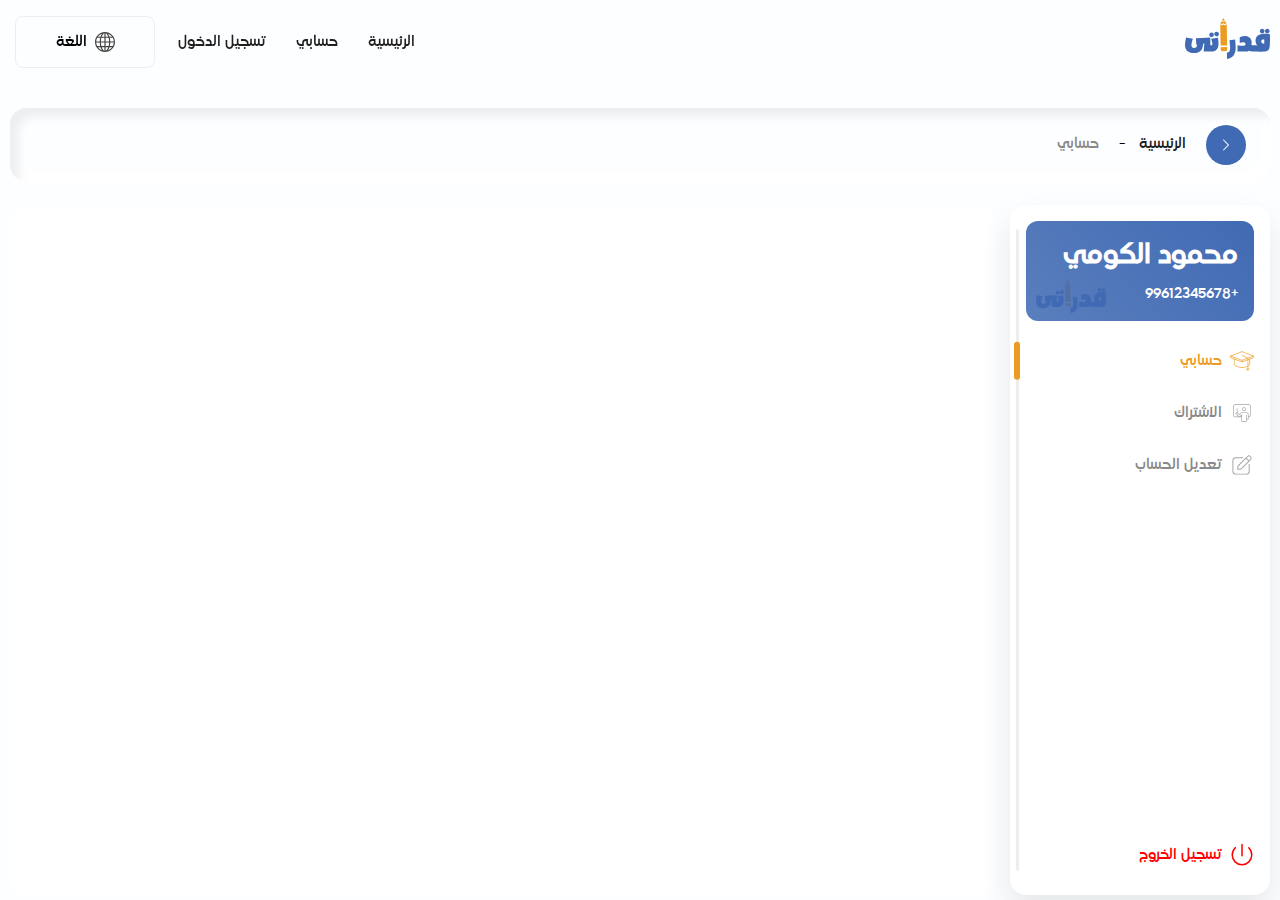
==== account.html @ 6821cbf9 "allExamsPage" ====
<!DOCTYPE html>
<html>

<head>
  <!-- Required meta tags -->
  <meta charset="UTF-8" />
  <meta http-equiv="X-UA-Compatible" content="IE=edge" />
  <meta name="viewport" content="width=device-width, initial-scale=1.0" />
  <meta name="description" content="" />
  <!-- title -->
  <title> قدراتي </title>
  <!-- favicon -->
  <link rel="icon" type="image/x-icon" href="img/logo.svg" />
  <!-- aos -->
  <link rel="stylesheet" href="css/aos.css" />
  <!-- odometer -->
  <link rel="stylesheet" href="css/odometer.min.css" />
  <!-- select2 -->
  <link rel="stylesheet" href="css/select2.min.css" />
  <!-- Custom style  -->
  <link rel="stylesheet" id="styleLink" href="css/style.css" />

</head>

<body>
  <!-- header -->
  <header>
    <nav>
      <!-- logo -->
      <a class="logo" href="index.html">
        <img src="img/logo.svg" />
      </a>
      <!-- nav menu -->
      <div class="navMenu">
        <a class="navLink" href="index.html"> الرئيسية </a>
        <a class="navLink" href="account.html"> حسابي </a>
        <a class="navLink" href="login.html"> تسجيل الدخول </a>
        <div class="dropdown">
          <img class="icon me-2" src="img/language.svg" alt="">
          اللغة
          <div class="dropdown-content">
            <a href="#!" id="arabicLanguage" class="dropdownItem">
              <img src="img/flag.svg" alt="">
              عربي
            </a>
            <a href="#!" id="englishLanguage" class="dropdownItem">
              <img src="img/en_flag.svg" alt="">
              English
            </a>
          </div>
        </div>
      </div>
      <!-- toggle btn -->
      <div class="navBtn">
        <span></span>
        <span></span>
        <span></span>
      </div>
    </nav>
  </header>

  <!-- route Nav -->
  <section class="routeNav">
    <button onclick="history.back()" class="Back">
      <img src="img/arrow.svg" alt="">
    </button>
    <ul class="navigetor">
      <li>
        <a href="index.html">
          الرئيسية
        </a>
      </li>
      <li>
        <a href="#!">
          حسابي
        </a>
      </li>
    </ul>
  </section>


  <!-- profile -->
  <section class="profile">
    <!-- side -->
    <div class="profileSide">
      <div class="userInfo">
        <h1 class="name"> محمود الكومي  </h1>
        <p class="phone"> +99612345678 </p>
      </div>
      <div class="links">
        <a class="active" href="account.html"> <img class="icon" src="img/student.svg" alt=""> حسابي </a>
        <a href="accountSubscribe.html"> <img class="icon" src="img/subscribe.svg" alt="">  الاشتراك </a>
        <a href="accountEdit.html"> <img class="icon" src="img/edit.svg" alt="">  تعديل الحساب </a>
        <a class="logOut" href="index.html"> <img class="icon" src="img/logout.svg" alt="">  تسجيل الخروج </a>
      </div>
    </div>
    <!-- Content -->
    <div class="profileContent">


    </div>
  </section>



  <!--////////////////////////////////////////////////////////////////////////////////-->
  <!--////////////////////////////////////////////////////////////////////////////////-->
  <!--////////////////////////////////////////////////////////////////////////////////-->
  <!--/////////////////////////////JavaScript/////////////////////////////////////////-->
  <!--////////////////////////////////////////////////////////////////////////////////-->
  <!--////////////////////////////////////////////////////////////////////////////////-->
  <!--////////////////////////////////////////////////////////////////////////////////-->
  <!-- jquery -->
  <script src="js/jquery.min.js"></script>
  <!-- apper -->
  <script src="js/jquery.appear.js"></script>
  <!-- aos -->
  <script src="js/aos.js"></script>
  <!-- odometer  -->
  <script src="js/odometer.min.js"></script>
  <!-- select2  -->
  <script src="js/select2.min.js"></script>
  <!-- custom -->
  <script src="js/custom.js"></script>
</body>

</html>
---- css/style.css ----
:root {
  --mainColor: #406ab3;
  --mainColor10: #406ab310;
  --mainColor30: #406ab330;
  --secondColor: #eb9c22;
  --secondColor10: #eb9c2210;
  --secondColor30: #eb9c2230;
  --gold: #ffd700;
  --whiteColor: #ffffff;
  --blackColor: #1f1f1f;
  --bodyColor: #fdfeff;
  --textColor: #898989;
  --transition: all 0.3s ease-in-out;
  --shadow: 0px 2px 4px #c1c1c1;
  --BigShadow: 0 16px 32px 0 #071c1f1a;
}

@font-face {
  font-family: madani;
  font-display: swap;
  src: url(../webfonts/Madani.woff);
}
* {
  font-family: "madani", sans-serif;
  box-sizing: border-box;
  margin: 0;
  padding: 0;
  outline: none;
  direction: rtl;
  scroll-behavior: smooth;
}

::-webkit-scrollbar {
  width: 8px;
  height: 6px;
  border-radius: 0px !important;
}

::-webkit-scrollbar-track {
  border-radius: 0px !important;
  background: var(--backgroundColor);
  box-shadow: inset 1px 1px 2px #cfcfd4, inset -1px -1px 2px #ffffff;
}

::-webkit-scrollbar-thumb {
  background-color: #bdbdbd;
  outline: none;
  border-radius: 20px !important;
}

:target {
  scroll-margin-top: 50px;
}

a {
  text-decoration: none;
  transition: var(--transition) !important;
  color: var(--blackColor);
}

a:hover {
  text-decoration: none;
  color: var(--mainColor);
}

button {
  cursor: pointer;
}

button:focus {
  outline: 0;
}

.row {
  margin: 0px;
}

a,
h1,
h2,
h3,
h4,
h5,
h6,
p {
  margin: 0;
  font-weight: 100;
}

@media (max-width: 767px) {
  .container,
.container-fluid {
    padding: 0px 8px;
  }
}
video,
img {
  max-width: 100%;
  height: auto;
  display: inline-block;
}

.navbar-toggler {
  border: none;
  box-shadow: none !important;
}

.btn:focus {
  box-shadow: none;
}

body {
  background-color: var(--bodyColor);
  overflow-x: hidden;
}

input {
  accent-color: var(--mainColor) !important;
}

.odometer-inside {
  direction: ltr !important;
}

.modal-backdrop {
  --bs-backdrop-opacity: 0.8;
}

.fancybox__container {
  z-index: 1999;
}

.form-check {
  display: flex;
  align-items: center;
  gap: 8px;
  padding: 0;
}

.form-check-input {
  width: 20px;
  height: 20px;
  margin: 0 !important;
  float: none !important;
}
.form-check-input:checked {
  background-color: var(--mainColor);
  border-color: var(--mainColor);
}
.form-check-input:focus {
  box-shadow: 0 0 0 0.25rem rgba(0, 89, 91, 0.1882352941);
}

::-moz-placeholder {
  font-size: 12px;
  color: #bababa !important;
  font-weight: normal !important;
}

:-ms-input-placeholder {
  font-size: 12px;
  color: #bababa !important;
  font-weight: normal !important;
}

::placeholder {
  font-size: 12px;
  color: #bababa !important;
  font-weight: normal !important;
}

[type=email],
[type=number],
[type=tel],
[type=url] {
  direction: rtl;
}

.swiperContainer {
  position: relative;
}
.swiperContainer .swiper-slide {
  display: flex;
  justify-content: center;
  align-items: center;
}
.swiperContainer .swiper-button-next,
.swiperContainer .swiper-button-prev {
  position: absolute;
  top: 50%;
  width: 40px;
  height: 40px;
  margin-top: -20px;
  z-index: 10;
  cursor: pointer;
  display: flex;
  align-items: center;
  justify-content: center;
  color: var(--mainColor);
  background-color: var(--whiteColor);
  border-radius: 2px;
  transition: var(--transition);
}
.swiperContainer .swiper-button-next::after,
.swiperContainer .swiper-button-prev::after {
  content: "" !important;
  background-image: url(../img/icons/arrow.svg);
  background-size: contain;
  width: 30px;
  height: 30px;
  background-position: center center;
  background-repeat: no-repeat;
  transition: var(--transition);
}
.swiperContainer .swiper-button-next:hover,
.swiperContainer .swiper-button-prev:hover {
  background-color: var(--mainColor);
  color: var(--whiteColor);
}
.swiperContainer .swiper-button-next:hover::after,
.swiperContainer .swiper-button-prev:hover::after {
  filter: invert(1);
}
@media (max-width: 768px) {
  .swiperContainer .swiper-button-next,
.swiperContainer .swiper-button-prev {
    display: none;
  }
}
.swiperContainer .swiper-button-next {
  left: -60px;
  right: unset;
}
@media (max-width: 1240px) {
  .swiperContainer .swiper-button-next {
    left: 0px;
  }
}
.swiperContainer .swiper-button-prev {
  right: -60px;
  left: unset;
}
@media (max-width: 1240px) {
  .swiperContainer .swiper-button-prev {
    right: 0px;
  }
}
.swiperContainer .swiper-button-prev::after {
  transform: scaleX(-1);
}
.swiperContainer .swiper-pagination {
  width: auto !important;
  left: 50% !important;
  transform: translateX(-50%);
  background-color: transparent;
  border-radius: 2px;
  padding: 0px 10px;
  transition: var(--transition);
}
.swiperContainer .swiper-pagination .swiper-pagination-bullet {
  transition: var(--transition);
  width: 16px;
  border-radius: 2px;
  opacity: 0.3;
  background-color: var(--mainColor);
  margin: 2px !important;
}
.swiperContainer .swiper-pagination .swiper-pagination-bullet-active {
  background-color: var(--mainColor);
  width: 40px;
  opacity: 1;
  transition: var(--transition);
}

.select2-container--default .select2-selection--single {
  display: flex;
  align-items: center;
  border: 1px solid #eee;
  min-height: 54px;
  background-color: #fdfdfd;
  border-radius: 4px;
  padding: 0 10px;
}

.select2 {
  min-width: 100px;
}

.select2-container--default .select2-selection--single .select2-selection__arrow {
  left: 1px;
  right: unset;
  top: 50%;
  transform: translateY(-50%);
}

span.select2.select2-container.select2-container--default {
  width: 100% !important;
}

.select2-results__option--selectable {
  border-radius: 0px;
  margin-bottom: 2px;
  padding: 12px;
}

.select2-container--default .select2-results__option--highlighted.select2-results__option--selectable {
  background-color: var(--secondColor) !important;
  color: var(--whiteColor) !important;
}

.select2-dropdown {
  border-radius: 4px;
  box-shadow: var(--BigShadow) !important;
  border-color: transparent;
}

.select2-container .select2-selection--single .select2-selection__rendered {
  padding: 0px;
}

.fancybox__track,
.fancybox__content,
.carousel__track {
  direction: ltr !important;
}

.fancybox__caption {
  text-align: center;
}

.filepond--credits {
  display: none !important;
}

.filepond--image-clip {
  direction: ltr !important;
}

.BigTitle {
  background-image: url(../img/bg.jpg);
  background-color: var(--mainColor);
  font-size: 80px;
  -webkit-background-clip: text;
          background-clip: text;
  font-weight: bold;
  -webkit-text-fill-color: transparent;
}

body {
  display: flex;
  flex-direction: column;
  gap: 24px;
}

.btn {
  background-color: var(--mainColor);
  color: var(--whiteColor);
  border: 1px solid var(--mainColor);
  padding: 12px 32px;
  transition: var(--transition);
}
.btn:hover {
  background-color: transparent;
  color: var(--mainColor);
}
.btn.btnOutline {
  background-color: transparent;
  color: var(--mainColor);
}
.btn.btnOutline:hover {
  background-color: var(--mainColor);
  color: var(--whiteColor);
}

.btn2 {
  background-color: var(--secondColor);
  color: var(--whiteColor);
  border: 1px solid var(--secondColor);
  padding: 12px 32px;
  transition: var(--transition);
}
.btn2:hover {
  background-color: transparent;
  color: var(--secondColor);
}
.btn2.btnOutline {
  background-color: transparent;
  color: var(--secondColor);
}
.btn2.btnOutline:hover {
  background-color: var(--secondColor);
  color: var(--whiteColor);
}

.inputField {
  display: flex;
  flex-direction: column;
  gap: 8px;
  width: 100%;
  flex: 1;
}
.inputField label {
  color: var(--textColor);
}

.checkBoxField {
  display: flex;
  align-items: center;
  gap: 8px;
  padding: 8px 24px;
  min-width: 150px;
}
.checkBoxField label {
  cursor: pointer;
}
.checkBoxField input[type=checkbox] {
  width: 20px;
  height: 20px;
  border-radius: 8px;
  cursor: pointer;
}

.inputForm {
  border: 1px solid #eee;
  min-height: 54px;
  background-color: #fdfdfd;
  border-radius: 4px;
  padding: 0 10px;
  min-width: 150px;
  width: 100% !important;
}

textarea.inputForm {
  padding: 10px;
}

::-moz-placeholder {
  font-size: 12px !important;
}

:-ms-input-placeholder {
  font-size: 12px !important;
}

::placeholder {
  font-size: 12px !important;
}

.loginPage {
  position: relative;
  min-height: 100vh;
  padding: 40px 0;
  background-image: linear-gradient(to right top, #ffd08a, #e7c28c, #91d0ed, #b9d3ff, #4589ff);
  background-size: 400% 400%;
  -webkit-animation: gradient 10s ease-in-out infinite;
          animation: gradient 10s ease-in-out infinite;
  display: flex;
  transition: var(--transition);
}
.loginPage .formContainer {
  background-color: var(--whiteColor);
  box-shadow: var(--BigShadow);
  position: relative;
  height: 80vh;
  width: min(100% - 30px, 1200px);
  margin: auto;
  overflow-x: hidden;
  border-radius: 24px;
  transition: var(--transition);
}
@media (max-width: 768px) {
  .loginPage .formContainer {
    height: 100%;
  }
}
.loginPage .formContainer .sign {
  position: absolute;
  top: 0;
  left: 0;
  height: 100%;
  width: 100%;
  display: flex;
  transition: var(--transition);
}
@media (max-width: 768px) {
  .loginPage .formContainer .sign {
    position: relative;
  }
}
.loginPage .formContainer .sign .imgBox {
  position: relative;
  width: 50%;
  height: 100%;
  background: var(--mainColor10);
  transition: var(--transition);
  display: flex;
}
@media (max-width: 768px) {
  .loginPage .formContainer .sign .imgBox {
    display: none;
  }
}
.loginPage .formContainer .sign .imgBox img {
  width: 70%;
  height: 70%;
  -o-object-fit: contain;
     object-fit: contain;
  margin: auto;
  transition: var(--transition);
}
.loginPage .formContainer .sign .imgBox.imgBox2 {
  background-color: var(--secondColor10);
}
.loginPage .formContainer .sign .formBox {
  position: relative;
  width: 50%;
  height: 100%;
  background: var(--whiteColor);
  display: flex;
  flex-direction: column;
  padding: 30px 20px;
  transition: var(--transition);
  overflow-y: auto;
}
@media (max-width: 768px) {
  .loginPage .formContainer .sign .formBox {
    width: 100%;
  }
}
.loginPage .formContainer .sign .formBox form {
  width: min(100% - 30px, 450px);
  display: flex;
  flex-direction: column;
  gap: 16px;
  margin: auto;
  transition: var(--transition);
}
.loginPage .formContainer .sign .formBox form p {
  margin-top: 10px;
}
.loginPage .formContainer .sign .formBox form .col {
  display: flex;
  gap: 16px;
  flex-wrap: wrap;
}
.loginPage .formContainer .sign .formBox p {
  color: var(--textColor);
}
.loginPage .formContainer .sign .formBox p a {
  color: var(--mainColor);
}
.loginPage .formContainer .sign .formBox p a:hover {
  color: var(--secondColor);
}
.loginPage .formContainer .sign.register {
  pointer-events: none;
}
@media (max-width: 768px) {
  .loginPage .formContainer .sign.register {
    height: 0;
    overflow: hidden;
  }
}
.loginPage .formContainer .sign.register .formBox {
  right: 100%;
}
.loginPage .formContainer .sign.register .imgBox {
  right: -100%;
}
@media (max-width: 768px) {
  .loginPage .formContainer .sign.login {
    height: auto;
    overflow: unset;
  }
}
.loginPage .formContainer .sign.login .formBox {
  right: 0;
}
.loginPage .formContainer .sign.login .imgBox {
  right: 0;
}
.loginPage .formContainer.active .register {
  pointer-events: initial;
}
@media (max-width: 768px) {
  .loginPage .formContainer.active .register {
    height: auto;
    overflow: unset;
  }
}
.loginPage .formContainer.active .register .formBox {
  right: 0;
}
.loginPage .formContainer.active .register .imgBox {
  right: 0;
}
@media (max-width: 768px) {
  .loginPage .formContainer.active .login {
    height: 0;
    overflow: hidden;
  }
}
.loginPage .formContainer.active .login .formBox {
  right: -100%;
}
.loginPage .formContainer.active .login .imgBox {
  right: 100%;
}
.loginPage .logo {
  width: 100%;
  height: 70px;
  -o-object-fit: contain;
     object-fit: contain;
  margin-bottom: 20px;
}
@-webkit-keyframes gradient {
  0% {
    background-position: 0% 50%;
  }
  50% {
    background-position: 100% 50%;
  }
  100% {
    background-position: 0% 50%;
  }
}
@keyframes gradient {
  0% {
    background-position: 0% 50%;
  }
  50% {
    background-position: 100% 50%;
  }
  100% {
    background-position: 0% 50%;
  }
}

header {
  position: -webkit-sticky;
  position: sticky;
  top: 0;
  left: 0;
  width: 100%;
  z-index: 1024;
  transition: var(--transition);
  -webkit-backdrop-filter: blur(4px);
          backdrop-filter: blur(4px);
  background-color: rgba(255, 255, 255, 0.1882352941);
}
@media (max-width: 576px) {
  header {
    background-color: var(--bodyColor);
  }
}
header nav {
  width: min(100% - 20px, 1320px);
  display: flex;
  justify-content: space-between;
  margin: auto;
  padding: 16px 0;
  gap: 8px;
}
header nav .logo {
  margin: auto 0;
}
header nav .logo img {
  height: 45px;
  transition: var(--transition);
  width: 100%;
  -o-object-fit: contain;
     object-fit: contain;
}
@media (max-width: 576px) {
  header nav .logo img {
    height: 35px;
  }
}
header nav .navMenu {
  display: flex;
  width: 100%;
  justify-content: end;
  gap: 6px;
  transition: var(--transition);
}
header nav .navMenu .navLink {
  padding: 4px 12px;
  display: flex;
  align-items: center;
  color: var(--blackColor);
}
header nav .navMenu .navLink:hover {
  color: var(--mainColor);
}
header nav .navMenu .navLink.btn {
  border: 1px solid var(--mainColor);
  border-radius: 8px;
  background-color: var(--mainColor);
  color: var(--whiteColor);
  padding: 8px 24px;
}
@media (max-width: 992px) {
  header nav .navMenu {
    position: fixed;
    z-index: -1;
    right: -100%;
    top: 0px;
    width: 100%;
    height: 100vh;
    padding: 60px 0;
    flex-direction: column;
    justify-content: center;
    background-color: var(--bodyColor);
    align-items: center;
  }
  header nav .navMenu .navLink {
    text-align: center;
    justify-content: center;
    padding: 12px;
  }
}
header nav .navMenu.active {
  right: 0;
}
header nav .navBtn {
  margin: auto 0;
  position: relative;
  min-width: 24px;
  height: 24px;
  padding: 5px;
  cursor: pointer;
  transition: var(--transition);
  z-index: 2;
}
header nav .navBtn span {
  position: absolute;
  left: 0;
  display: block;
  width: 24px;
  height: 2px;
  background-color: var(--mainColor);
  margin: 4px 0;
  transition: var(--transition);
}
header nav .navBtn span:first-child {
  top: 0;
}
header nav .navBtn span:nth-child(2) {
  width: 10px;
  top: 7px;
}
header nav .navBtn span:nth-child(3) {
  width: 16px;
  bottom: 0;
}
header nav .navBtn:not(.active):hover span:first-child {
  width: 16px;
}
header nav .navBtn:not(.active):hover span:nth-child(2) {
  width: 20px;
}
header nav .navBtn.active span {
  background-color: var(--mainColor) !important;
}
header nav .navBtn.active span:first-child {
  transform: rotate(45deg);
  top: 8px;
  width: 20px;
}
header nav .navBtn.active span:nth-child(2) {
  width: 0;
  opacity: 0;
}
header nav .navBtn.active span:last-child {
  transform: rotate(-45deg);
  top: 8px;
  width: 20px;
}
@media (min-width: 992px) {
  header nav .navBtn {
    display: none;
  }
}
header nav .icon {
  width: 20px;
  height: 20px;
  -o-object-fit: contain;
     object-fit: contain;
}
header .dropdown {
  position: relative;
  padding: 12px;
  border: 1px solid #eee;
  border-radius: 8px;
  display: inline-flex;
  align-items: center;
  justify-content: center;
  width: 140px;
  margin: 0 5px;
  max-width: 100%;
  gap: 8px;
}
header .dropdown .dropdown-content {
  visibility: hidden;
  opacity: 0;
  position: absolute;
  top: calc(0% + 50px);
  width: 100%;
  border-radius: 8px;
  padding: 4px 0px;
  z-index: 1;
  background-color: var(--whiteColor);
  box-shadow: 0px 0px 24px 0px rgba(59, 59, 59, 0.0705882353);
  transition: var(--transition);
}
header .dropdown .dropdown-content .dropdownItem {
  display: flex;
  align-items: center;
  margin-bottom: 10px;
  padding: 8px 16px;
  color: var(--blackColor);
}
header .dropdown .dropdown-content .dropdownItem img {
  width: 30px;
  height: 20px;
  -o-object-fit: cover;
     object-fit: cover;
  border-radius: 4px;
  margin-left: 8px;
}
header .dropdown:hover .dropdown-content {
  opacity: 1;
  visibility: visible;
  top: 0%;
}

.headerAnimate {
  box-shadow: var(--BigShadow);
  padding: 0 5px;
  background-color: var(--whiteColor);
}

.controlSection {
  width: min(100% - 20px, 1320px);
  margin: 24px auto;
  display: flex;
  flex-wrap: wrap;
  padding: 60px 40px;
  border-radius: 16px;
  gap: 16px;
  background-color: var(--bodyColor);
  box-shadow: inset 9px 9px 9px #eeeff0, inset -9px -9px 9px #ffffff;
}
.controlSection .control {
  text-align: center;
  flex: 1;
  min-width: 150px;
  padding: 24px 16px;
  background-color: var(--mainColor10);
  border-radius: 16px;
  display: flex;
  flex-direction: column;
  gap: 16px;
  align-items: center;
  color: var(--blackColor);
  position: relative;
  transition: var(--transition);
}
.controlSection .control img {
  height: 60px;
  width: 60px;
  -o-object-fit: contain;
     object-fit: contain;
}
.controlSection .control:hover {
  z-index: 2;
  box-shadow: var(--BigShadow);
  transform: translate(0, -5px);
}

.exam {
  width: min(100% - 20px, 1320px);
  margin: 24px auto;
  display: flex;
}
.exam .multisteps_form {
  width: 100%;
  height: auto;
}
.exam .multisteps_form .multisteps_form_panel {
  opacity: 0;
  visibility: hidden;
  transition: var(--transition);
  overflow: hidden;
  height: 0;
  display: flex;
  flex-direction: column;
  gap: 24px;
}
.exam .multisteps_form .multisteps_form_panel .form_content {
  display: none;
}
.exam .multisteps_form .multisteps_form_panel .form_content .question_title h1 {
  font-size: 30px;
  font-weight: 600;
}
@media (max-width: 768px) {
  .exam .multisteps_form .multisteps_form_panel .form_content .question_title h1 {
    font-size: 22px;
  }
}
.exam .multisteps_form .multisteps_form_panel .form_content .form_items {
  position: relative;
  display: flex;
  flex-wrap: wrap;
  gap: 16px;
}
.exam .multisteps_form .multisteps_form_panel .form_content .form_items label {
  padding: 16px;
  border: 3px solid #efefef;
  border-radius: 8px;
  cursor: pointer;
  position: relative;
  flex: 1;
  min-width: 200px;
}
.exam .multisteps_form .multisteps_form_panel .form_content .form_items label:after {
  content: "";
  width: 20px;
  height: 20px;
  top: 8px;
  left: 8px;
  position: absolute;
  border-radius: 100%;
  border: 2px solid #e2e2e2;
}
.exam .multisteps_form .multisteps_form_panel .form_content .form_items label.active {
  border: 3px solid #ff980f;
  transition: var(--transition);
}
.exam .multisteps_form .multisteps_form_panel .form_content .form_items label.active:before {
  display: block;
}
.exam .multisteps_form .multisteps_form_panel .form_content .form_items label input {
  opacity: 0;
  position: absolute;
}
.exam .multisteps_form .multisteps_form_panel .form_content .form_items label input:checked + span.checked:after {
  content: "";
  top: 12px;
  left: 12px;
  position: absolute;
  background-color: #ffb901;
  width: 16px;
  height: 16px;
  border-radius: 100%;
}
.exam .multisteps_form .multisteps_form_panel .form_content .form_items label img {
  width: 100%;
  height: 100px;
  -o-object-fit: contain;
     object-fit: contain;
}
.exam .multisteps_form .multisteps_form_panel .form_content .form_items .error {
  color: red;
  padding: 0;
  margin: 0;
  border: none;
  position: absolute;
  top: -25px;
  right: 0;
}
.exam .multisteps_form .multisteps_form_panel .form_content .form_items .error::after {
  display: none;
}
.exam .multisteps_form .multisteps_form_panel .form_content .check-list.form_items label:after {
  border-radius: 2px;
}
.exam .multisteps_form .multisteps_form_panel .form_content .check-list.form_items label input:checked + span.checked:after {
  border-radius: 2px;
}
.exam .multisteps_form .multisteps_form_panel .form_content .conditional {
  display: flex;
  flex-direction: column;
  gap: 12px;
  padding: 8px 16px;
  border-radius: 8px;
  background-color: var(--secondColor10);
}
.exam .multisteps_form .multisteps_form_panel.active {
  opacity: 1;
  visibility: visible;
  overflow: visible;
  height: auto;
}
.exam .multisteps_form .multisteps_form_panel.active .form_content {
  display: flex;
  flex-direction: column;
  gap: 24px;
}
.exam .multisteps_form .multisteps_form_panel .form_btn {
  display: flex;
  justify-content: space-between;
  align-items: center;
  gap: 16px;
  flex-wrap: wrap;
}
.exam .multisteps_form .multisteps_form_panel .form_btn .js-btn-next {
  margin-right: auto;
}
.exam .multisteps_form .multisteps_form_panel .correctAnswer {
  display: flex;
  flex-direction: column;
  gap: 8px;
  margin-bottom: 16px;
}
.exam .multisteps_form .multisteps_form_panel .correctAnswer .answerBtn {
  color: var(--secondColor);
  font-weight: bold;
  display: flex;
  gap: 8px;
  align-items: center;
  width: -webkit-fit-content;
  width: -moz-fit-content;
  width: fit-content;
}
.exam .multisteps_form .multisteps_form_panel .correctAnswer .answerBtn img {
  width: 48px;
  height: 48px;
  border-radius: 100%;
}
.exam .multisteps_form .multisteps_form_panel .correctAnswer .answer {
  padding: 16px;
  border-radius: 16px;
  background-color: var(--secondColor10);
  display: flex;
  flex-direction: column;
  gap: 8px;
}
.exam .multisteps_form .multisteps_form_panel .correctAnswer .answer h6 {
  font-size: 12px;
  color: var(--textColor);
  font-weight: bold;
}
.exam .multisteps_form .multisteps_form_panel .correctAnswer .answer img {
  width: 100%;
  height: 100px;
  -o-object-fit: contain;
     object-fit: contain;
}

.routeNav {
  display: flex;
  align-items: center;
  border-radius: 16px;
  background-color: var(--bodyColor);
  box-shadow: inset 9px 9px 9px #eeeff0, inset -9px -9px 9px #ffffff;
  padding: 16px;
  padding-right: 24px;
  margin-top: 24px;
  width: min(100% - 20px, 1320px);
  margin: 0px auto;
}
.routeNav .Back {
  position: relative;
  display: flex;
  justify-content: center;
  align-items: center;
  min-width: 40px;
  height: 40px;
  background-color: var(--mainColor);
  color: var(--whiteColor);
  border-radius: 100%;
  transition: var(--transition);
  font-size: 20px;
  border: none;
}
.routeNav .Back img {
  width: 16px;
  height: 16px;
  transform: scaleX(-1);
  filter: invert(1);
}
.routeNav .Back:hover {
  background-color: var(--mainColor);
}
.routeNav .navigetor {
  display: flex;
  flex-wrap: wrap;
  width: 100%;
  padding: 0px;
  margin: 0;
  list-style: none;
}
.routeNav .navigetor li {
  position: relative;
}
.routeNav .navigetor li a {
  padding: 10px 20px;
  display: flex;
  align-items: center;
  text-transform: capitalize;
}
.routeNav .navigetor li a img {
  width: 20px;
  height: 20px;
  -o-object-fit: contain;
     object-fit: contain;
  margin-left: 5px;
  border-radius: 4px;
}
.routeNav .navigetor li::after {
  content: "-";
  position: absolute;
  left: 0px;
  top: 50%;
  transform: translateY(-50%);
}
.routeNav .navigetor li:last-child a {
  color: var(--textColor);
}
.routeNav .navigetor li:last-child::after {
  display: none;
}

.allExamsPage {
  display: flex;
  flex-wrap: wrap;
  border-radius: 16px;
  gap: 16px;
  width: min(100% - 20px, 1320px);
  margin: 0 auto;
}
.allExamsPage .singleExam {
  text-align: center;
  flex: 1;
  min-width: 250px;
  padding: 24px 16px;
  background-color: var(--secondColor10);
  border-radius: 16px;
  display: flex;
  flex-direction: column;
  gap: 16px;
  align-items: center;
  color: var(--blackColor);
  position: relative;
  transition: var(--transition);
}
.allExamsPage .singleExam img {
  height: 60px;
  width: 60px;
  -o-object-fit: contain;
     object-fit: contain;
}
.allExamsPage .singleExam:hover {
  z-index: 2;
  box-shadow: var(--BigShadow);
  transform: translate(0, -5px);
  background-color: var(--secondColor);
  color: var(--whiteColor);
}

.profile {
  width: min(100% - 20px, 1320px);
  margin: auto;
  display: flex;
  flex-wrap: wrap;
  gap: 16px;
}
@media (max-width: 992px) {
  .profile {
    flex-direction: column;
  }
}
.profile .profileSide {
  padding: 16px;
  border-radius: 16px;
  background-color: var(--whiteColor);
  box-shadow: var(--BigShadow);
  display: flex;
  flex-direction: column;
  gap: 16px;
  position: relative;
  width: 260px;
  min-height: calc(100vh - 210px);
}
.profile .profileSide::after {
  content: "";
  width: 3px;
  height: calc(100% - 48px);
  background-color: #eee;
  position: absolute;
  left: 6px;
  bottom: 50%;
  transform: translateY(50%);
  border-radius: 10px;
}
.profile .profileSide .mainTitle {
  font-weight: bold;
  color: var(--textColor);
  margin-bottom: 8px;
}
.profile .profileSide .userInfo {
  background: linear-gradient(45deg, rgba(64, 106, 179, 0.862745098), #406ab3), url(../img/logo.svg);
  background-repeat: no-repeat;
  background-size: cover, 70px 70px;
  background-position: center, 10px calc(100% + 10px);
  padding: 16px;
  border-radius: 12px;
  color: var(--whiteColor);
  display: flex;
  flex-direction: column;
  gap: 8px;
  width: 100%;
}
.profile .profileSide .userInfo .name {
  font-weight: bold;
}
.profile .profileSide .links {
  height: 100%;
  display: flex;
  flex-direction: column;
  gap: 4px;
  flex: 1;
  flex-wrap: wrap;
}
.profile .profileSide .links a {
  display: flex;
  gap: 8px;
  align-items: center;
  color: var(--textColor);
  padding: 12px 0;
  position: relative;
}
.profile .profileSide .links a .icon {
  width: 24px;
  height: 24px;
  -o-object-fit: contain;
     object-fit: contain;
  filter: grayscale(1);
}
.profile .profileSide .links a.active {
  color: var(--secondColor);
}
.profile .profileSide .links a.active .icon {
  filter: grayscale(0);
}
.profile .profileSide .links a.active::after {
  content: "";
  width: 6px;
  height: 80%;
  background-color: var(--secondColor);
  position: absolute;
  left: -12px;
  top: 50%;
  transform: translateY(-50%);
  border-radius: 10px;
  z-index: 1;
}
.profile .profileSide .links .logOut {
  margin-top: auto;
  color: red;
}
.profile .profileSide .links .logOut .icon {
  filter: grayscale(0);
}
@media (max-width: 992px) {
  .profile .profileSide {
    min-height: unset;
    width: 100%;
  }
  .profile .profileSide::after {
    bottom: 0;
    left: 0;
    width: 100%;
    height: 2px;
  }
  .profile .profileSide .userInfo {
    width: 100%;
  }
  .profile .profileSide .links {
    flex-direction: row;
  }
  .profile .profileSide .links a {
    padding: 12px;
    width: calc(50% - 2px);
    border-radius: 8px;
  }
  .profile .profileSide .links a.active {
    background-color: var(--secondColor);
    color: var(--whiteColor);
  }
  .profile .profileSide .links a.active .icon {
    filter: brightness(0) invert(1);
  }
  .profile .profileSide .links a.active::after {
    display: none;
  }
}
.profile .profileContent {
  flex: 1;
  min-height: 100px;
  padding: 30px;
  background-color: var(--whiteColor);
  border-radius: 16px;
}
@media (max-width: 992px) {
  .profile .profileContent {
    padding: 30px 0;
  }
}

/* PC device :992px. */
@media (min-width: 992px) {
  body {
    font-size: 14px;
  }
  h1 {
    font-size: 26px;
  }
  h2 {
    font-size: 24px;
  }
  h3 {
    font-size: 20px;
  }
  h4 {
    font-size: 18px;
  }
  h5 {
    font-size: 16px;
  }
  h6 {
    font-size: 15px;
  }
  a,
p {
    font-size: 14px;
  }
}
/* Tablet device :768px. */
@media (min-width: 768px) and (max-width: 992px) {
  /* Global */
  body {
    font-size: 14px;
  }
  h1 {
    font-size: 25px;
  }
  h2 {
    font-size: 21px;
  }
  h3 {
    font-size: 20px;
  }
  h4 {
    font-size: 18px;
  }
  h5 {
    font-size: 16px;
  }
  h6 {
    font-size: 15px;
  }
  a,
p {
    font-size: 14px;
  }
}
/* small mobile :320px. */
@media (max-width: 768px) {
  /* Global */
  body {
    font-size: 13px;
  }
  h1 {
    font-size: 23px;
  }
  h2 {
    font-size: 19px;
  }
  h3 {
    font-size: 18px;
  }
  h4 {
    font-size: 17px;
  }
  h5 {
    font-size: 16px;
  }
  h6 {
    font-size: 14px;
  }
  a,
p {
    font-size: 13px;
  }
}/*# sourceMappingURL=style.css.map */
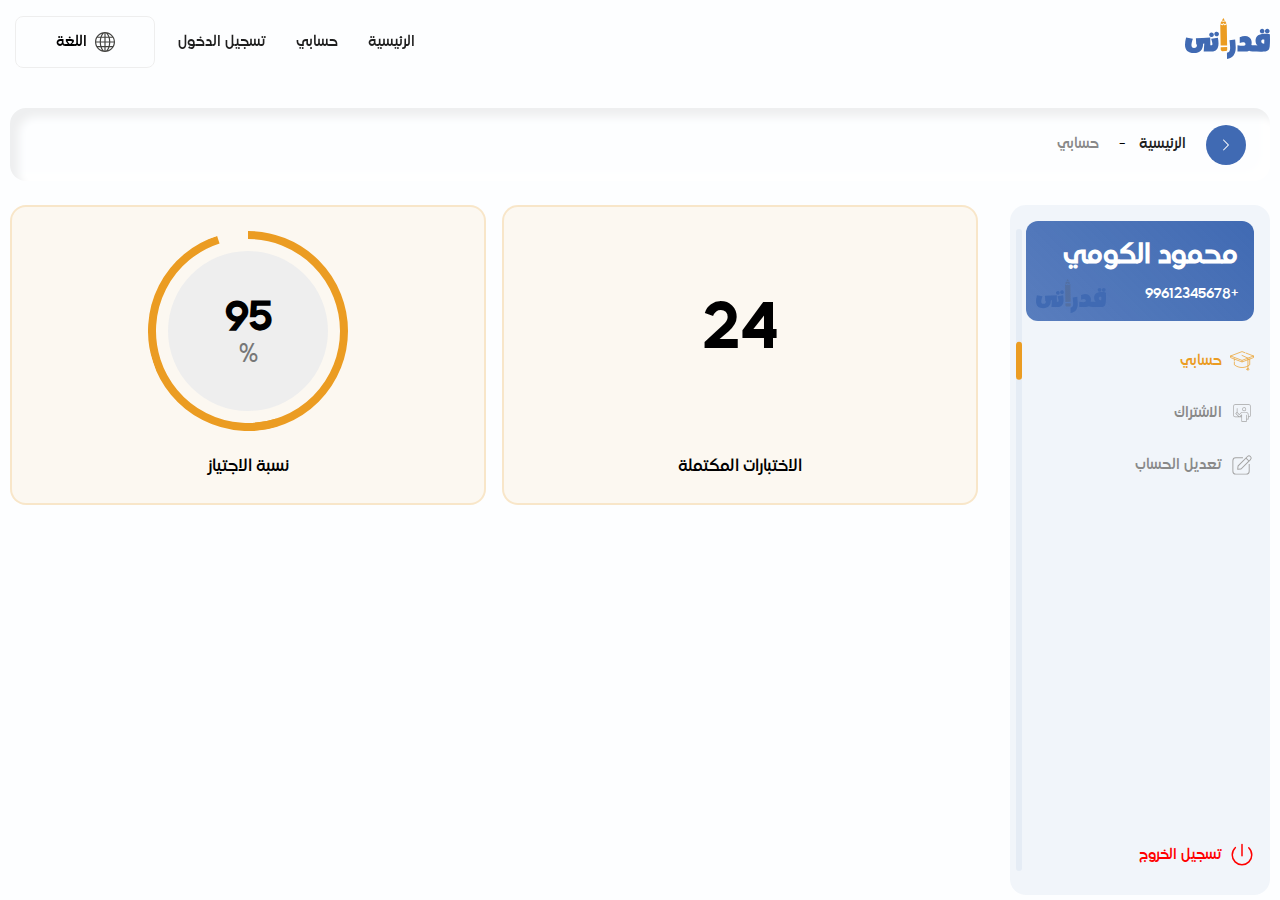
==== commit 535ef4dd: "account" ====
--- a/account.html
+++ b/account.html
@@ -84,20 +84,35 @@
     <!-- side -->
     <div class="profileSide">
       <div class="userInfo">
-        <h1 class="name"> محمود الكومي  </h1>
+        <h1 class="name"> محمود الكومي </h1>
         <p class="phone"> +99612345678 </p>
       </div>
       <div class="links">
         <a class="active" href="account.html"> <img class="icon" src="img/student.svg" alt=""> حسابي </a>
-        <a href="accountSubscribe.html"> <img class="icon" src="img/subscribe.svg" alt="">  الاشتراك </a>
-        <a href="accountEdit.html"> <img class="icon" src="img/edit.svg" alt="">  تعديل الحساب </a>
-        <a class="logOut" href="index.html"> <img class="icon" src="img/logout.svg" alt="">  تسجيل الخروج </a>
+        <a href="accountSubscribe.html"> <img class="icon" src="img/subscribe.svg" alt=""> الاشتراك </a>
+        <a href="accountEdit.html"> <img class="icon" src="img/edit.svg" alt=""> تعديل الحساب </a>
+        <a class="logOut" href="index.html"> <img class="icon" src="img/logout.svg" alt=""> تسجيل الخروج </a>
       </div>
     </div>
     <!-- Content -->
     <div class="profileContent">
-
-
+      <div class="allPercent">
+        <div class="percentDiv count">
+          <h1 class="countLine odometer" data-count="24"> 00 </h1>
+          <h5> الاختبارات المكتملة  </h5>
+        </div>
+        <div class="percentDiv">
+          <!-- circle percent -->
+          <div class="percent p95 ">
+            <p class="percentNum"> 95 <span> % </span> </p>
+            <div class="slice">
+              <div class="bar"></div>
+              <div class="fill"></div>
+            </div>
+          </div>
+          <h5> نسبة الاجتياز </h5>
+        </div>
+      </div>
     </div>
   </section>
 
--- a/css/style.css
+++ b/css/style.css
@@ -1165,7 +1165,7 @@
   margin: auto;
   display: flex;
   flex-wrap: wrap;
-  gap: 16px;
+  gap: 32px;
 }
 @media (max-width: 992px) {
   .profile {
@@ -1175,8 +1175,7 @@
 .profile .profileSide {
   padding: 16px;
   border-radius: 16px;
-  background-color: var(--whiteColor);
-  box-shadow: var(--BigShadow);
+  background-color: var(--mainColor10);
   display: flex;
   flex-direction: column;
   gap: 16px;
@@ -1186,9 +1185,9 @@
 }
 .profile .profileSide::after {
   content: "";
-  width: 3px;
+  width: 6px;
   height: calc(100% - 48px);
-  background-color: #eee;
+  background-color: rgba(64, 106, 179, 0.062745098);
   position: absolute;
   left: 6px;
   bottom: 50%;
@@ -1251,7 +1250,7 @@
   height: 80%;
   background-color: var(--secondColor);
   position: absolute;
-  left: -12px;
+  left: -10px;
   top: 50%;
   transform: translateY(-50%);
   border-radius: 10px;
@@ -1300,14 +1299,1159 @@
 .profile .profileContent {
   flex: 1;
   min-height: 100px;
-  padding: 30px;
+  border-radius: 16px;
+}
+.profile .profileContent form {
+  display: flex;
+  flex-direction: column;
+  gap: 16px;
+  margin: auto;
+  transition: var(--transition);
+  padding: 24px;
   background-color: var(--whiteColor);
   border-radius: 16px;
 }
-@media (max-width: 992px) {
-  .profile .profileContent {
-    padding: 30px 0;
-  }
+.profile .profileContent form p {
+  margin-top: 10px;
+}
+.profile .profileContent form .col {
+  display: flex;
+  gap: 16px;
+  flex-wrap: wrap;
+}
+
+:root {
+  --percentsize: 200px;
+}
+
+@media (max-width: 576px) {
+  :root {
+    --percentsize: 100px;
+  }
+}
+.percent {
+  position: relative;
+  width: var(--percentsize);
+  height: var(--percentsize);
+  overflow: hidden;
+}
+.percent .percentNum {
+  position: absolute;
+  width: calc(var(--percentsize) * 0.8);
+  height: calc(var(--percentsize) * 0.8);
+  z-index: 1;
+  left: 50%;
+  top: 50%;
+  display: flex;
+  flex-direction: column;
+  gap: calc(var(--percentsize) * 0.06);
+  justify-content: center;
+  align-items: center;
+  border-radius: 100%;
+  background-color: #eee;
+  transform: translateX(-50%) translateY(-50%);
+  font-size: calc(var(--percentsize) * 0.2) !important;
+  font-weight: bold;
+  line-height: 24px;
+}
+.percent .percentNum span {
+  font-weight: normal;
+  color: #777;
+  font-size: calc(var(--percentsize) * 0.12) !important;
+  margin-bottom: calc(var(--percentsize) * -0.06);
+}
+.percent .slice {
+  position: absolute;
+  width: var(--percentsize);
+  height: var(--percentsize);
+  clip: rect(0px, var(--percentsize), var(--percentsize), calc(var(--percentsize) / 2));
+}
+.percent .bar {
+  position: absolute;
+  border: calc(var(--percentsize) * 0.04) solid var(--secondColor);
+  width: var(--percentsize);
+  height: var(--percentsize);
+  clip: rect(0px, calc(var(--percentsize) / 2), var(--percentsize), 0px);
+  border-radius: 50%;
+  transform: rotate(0deg);
+}
+.percent.p51 .slice {
+  clip: rect(auto, auto, auto, auto);
+}
+.percent.p51 .bar:after {
+  transform: rotate(180deg);
+}
+.percent.p51 .fill {
+  position: absolute;
+  border: calc(var(--percentsize) * 0.04) solid var(--secondColor);
+  width: var(--percentsize);
+  height: var(--percentsize);
+  clip: rect(0px, calc(var(--percentsize) / 2), var(--percentsize), 0px);
+  border-radius: 50%;
+  transform: rotate(180deg);
+}
+.percent.p52 .slice {
+  clip: rect(auto, auto, auto, auto);
+}
+.percent.p52 .bar:after {
+  transform: rotate(180deg);
+}
+.percent.p52 .fill {
+  position: absolute;
+  border: calc(var(--percentsize) * 0.04) solid var(--secondColor);
+  width: var(--percentsize);
+  height: var(--percentsize);
+  clip: rect(0px, calc(var(--percentsize) / 2), var(--percentsize), 0px);
+  border-radius: 50%;
+  transform: rotate(180deg);
+}
+.percent.p53 .slice {
+  clip: rect(auto, auto, auto, auto);
+}
+.percent.p53 .bar:after {
+  transform: rotate(180deg);
+}
+.percent.p53 .fill {
+  position: absolute;
+  border: calc(var(--percentsize) * 0.04) solid var(--secondColor);
+  width: var(--percentsize);
+  height: var(--percentsize);
+  clip: rect(0px, calc(var(--percentsize) / 2), var(--percentsize), 0px);
+  border-radius: 50%;
+  transform: rotate(180deg);
+}
+.percent.p54 .slice {
+  clip: rect(auto, auto, auto, auto);
+}
+.percent.p54 .bar:after {
+  transform: rotate(180deg);
+}
+.percent.p54 .fill {
+  position: absolute;
+  border: calc(var(--percentsize) * 0.04) solid var(--secondColor);
+  width: var(--percentsize);
+  height: var(--percentsize);
+  clip: rect(0px, calc(var(--percentsize) / 2), var(--percentsize), 0px);
+  border-radius: 50%;
+  transform: rotate(180deg);
+}
+.percent.p55 .slice {
+  clip: rect(auto, auto, auto, auto);
+}
+.percent.p55 .bar:after {
+  transform: rotate(180deg);
+}
+.percent.p55 .fill {
+  position: absolute;
+  border: calc(var(--percentsize) * 0.04) solid var(--secondColor);
+  width: var(--percentsize);
+  height: var(--percentsize);
+  clip: rect(0px, calc(var(--percentsize) / 2), var(--percentsize), 0px);
+  border-radius: 50%;
+  transform: rotate(180deg);
+}
+.percent.p56 .slice {
+  clip: rect(auto, auto, auto, auto);
+}
+.percent.p56 .bar:after {
+  transform: rotate(180deg);
+}
+.percent.p56 .fill {
+  position: absolute;
+  border: calc(var(--percentsize) * 0.04) solid var(--secondColor);
+  width: var(--percentsize);
+  height: var(--percentsize);
+  clip: rect(0px, calc(var(--percentsize) / 2), var(--percentsize), 0px);
+  border-radius: 50%;
+  transform: rotate(180deg);
+}
+.percent.p57 .slice {
+  clip: rect(auto, auto, auto, auto);
+}
+.percent.p57 .bar:after {
+  transform: rotate(180deg);
+}
+.percent.p57 .fill {
+  position: absolute;
+  border: calc(var(--percentsize) * 0.04) solid var(--secondColor);
+  width: var(--percentsize);
+  height: var(--percentsize);
+  clip: rect(0px, calc(var(--percentsize) / 2), var(--percentsize), 0px);
+  border-radius: 50%;
+  transform: rotate(180deg);
+}
+.percent.p58 .slice {
+  clip: rect(auto, auto, auto, auto);
+}
+.percent.p58 .bar:after {
+  transform: rotate(180deg);
+}
+.percent.p58 .fill {
+  position: absolute;
+  border: calc(var(--percentsize) * 0.04) solid var(--secondColor);
+  width: var(--percentsize);
+  height: var(--percentsize);
+  clip: rect(0px, calc(var(--percentsize) / 2), var(--percentsize), 0px);
+  border-radius: 50%;
+  transform: rotate(180deg);
+}
+.percent.p59 .slice {
+  clip: rect(auto, auto, auto, auto);
+}
+.percent.p59 .bar:after {
+  transform: rotate(180deg);
+}
+.percent.p59 .fill {
+  position: absolute;
+  border: calc(var(--percentsize) * 0.04) solid var(--secondColor);
+  width: var(--percentsize);
+  height: var(--percentsize);
+  clip: rect(0px, calc(var(--percentsize) / 2), var(--percentsize), 0px);
+  border-radius: 50%;
+  transform: rotate(180deg);
+}
+.percent.p60 .slice {
+  clip: rect(auto, auto, auto, auto);
+}
+.percent.p60 .bar:after {
+  transform: rotate(180deg);
+}
+.percent.p60 .fill {
+  position: absolute;
+  border: calc(var(--percentsize) * 0.04) solid var(--secondColor);
+  width: var(--percentsize);
+  height: var(--percentsize);
+  clip: rect(0px, calc(var(--percentsize) / 2), var(--percentsize), 0px);
+  border-radius: 50%;
+  transform: rotate(180deg);
+}
+.percent.p61 .slice {
+  clip: rect(auto, auto, auto, auto);
+}
+.percent.p61 .bar:after {
+  transform: rotate(180deg);
+}
+.percent.p61 .fill {
+  position: absolute;
+  border: calc(var(--percentsize) * 0.04) solid var(--secondColor);
+  width: var(--percentsize);
+  height: var(--percentsize);
+  clip: rect(0px, calc(var(--percentsize) / 2), var(--percentsize), 0px);
+  border-radius: 50%;
+  transform: rotate(180deg);
+}
+.percent.p62 .slice {
+  clip: rect(auto, auto, auto, auto);
+}
+.percent.p62 .bar:after {
+  transform: rotate(180deg);
+}
+.percent.p62 .fill {
+  position: absolute;
+  border: calc(var(--percentsize) * 0.04) solid var(--secondColor);
+  width: var(--percentsize);
+  height: var(--percentsize);
+  clip: rect(0px, calc(var(--percentsize) / 2), var(--percentsize), 0px);
+  border-radius: 50%;
+  transform: rotate(180deg);
+}
+.percent.p63 .slice {
+  clip: rect(auto, auto, auto, auto);
+}
+.percent.p63 .bar:after {
+  transform: rotate(180deg);
+}
+.percent.p63 .fill {
+  position: absolute;
+  border: calc(var(--percentsize) * 0.04) solid var(--secondColor);
+  width: var(--percentsize);
+  height: var(--percentsize);
+  clip: rect(0px, calc(var(--percentsize) / 2), var(--percentsize), 0px);
+  border-radius: 50%;
+  transform: rotate(180deg);
+}
+.percent.p64 .slice {
+  clip: rect(auto, auto, auto, auto);
+}
+.percent.p64 .bar:after {
+  transform: rotate(180deg);
+}
+.percent.p64 .fill {
+  position: absolute;
+  border: calc(var(--percentsize) * 0.04) solid var(--secondColor);
+  width: var(--percentsize);
+  height: var(--percentsize);
+  clip: rect(0px, calc(var(--percentsize) / 2), var(--percentsize), 0px);
+  border-radius: 50%;
+  transform: rotate(180deg);
+}
+.percent.p65 .slice {
+  clip: rect(auto, auto, auto, auto);
+}
+.percent.p65 .bar:after {
+  transform: rotate(180deg);
+}
+.percent.p65 .fill {
+  position: absolute;
+  border: calc(var(--percentsize) * 0.04) solid var(--secondColor);
+  width: var(--percentsize);
+  height: var(--percentsize);
+  clip: rect(0px, calc(var(--percentsize) / 2), var(--percentsize), 0px);
+  border-radius: 50%;
+  transform: rotate(180deg);
+}
+.percent.p66 .slice {
+  clip: rect(auto, auto, auto, auto);
+}
+.percent.p66 .bar:after {
+  transform: rotate(180deg);
+}
+.percent.p66 .fill {
+  position: absolute;
+  border: calc(var(--percentsize) * 0.04) solid var(--secondColor);
+  width: var(--percentsize);
+  height: var(--percentsize);
+  clip: rect(0px, calc(var(--percentsize) / 2), var(--percentsize), 0px);
+  border-radius: 50%;
+  transform: rotate(180deg);
+}
+.percent.p67 .slice {
+  clip: rect(auto, auto, auto, auto);
+}
+.percent.p67 .bar:after {
+  transform: rotate(180deg);
+}
+.percent.p67 .fill {
+  position: absolute;
+  border: calc(var(--percentsize) * 0.04) solid var(--secondColor);
+  width: var(--percentsize);
+  height: var(--percentsize);
+  clip: rect(0px, calc(var(--percentsize) / 2), var(--percentsize), 0px);
+  border-radius: 50%;
+  transform: rotate(180deg);
+}
+.percent.p68 .slice {
+  clip: rect(auto, auto, auto, auto);
+}
+.percent.p68 .bar:after {
+  transform: rotate(180deg);
+}
+.percent.p68 .fill {
+  position: absolute;
+  border: calc(var(--percentsize) * 0.04) solid var(--secondColor);
+  width: var(--percentsize);
+  height: var(--percentsize);
+  clip: rect(0px, calc(var(--percentsize) / 2), var(--percentsize), 0px);
+  border-radius: 50%;
+  transform: rotate(180deg);
+}
+.percent.p69 .slice {
+  clip: rect(auto, auto, auto, auto);
+}
+.percent.p69 .bar:after {
+  transform: rotate(180deg);
+}
+.percent.p69 .fill {
+  position: absolute;
+  border: calc(var(--percentsize) * 0.04) solid var(--secondColor);
+  width: var(--percentsize);
+  height: var(--percentsize);
+  clip: rect(0px, calc(var(--percentsize) / 2), var(--percentsize), 0px);
+  border-radius: 50%;
+  transform: rotate(180deg);
+}
+.percent.p70 .slice {
+  clip: rect(auto, auto, auto, auto);
+}
+.percent.p70 .bar:after {
+  transform: rotate(180deg);
+}
+.percent.p70 .fill {
+  position: absolute;
+  border: calc(var(--percentsize) * 0.04) solid var(--secondColor);
+  width: var(--percentsize);
+  height: var(--percentsize);
+  clip: rect(0px, calc(var(--percentsize) / 2), var(--percentsize), 0px);
+  border-radius: 50%;
+  transform: rotate(180deg);
+}
+.percent.p71 .slice {
+  clip: rect(auto, auto, auto, auto);
+}
+.percent.p71 .bar:after {
+  transform: rotate(180deg);
+}
+.percent.p71 .fill {
+  position: absolute;
+  border: calc(var(--percentsize) * 0.04) solid var(--secondColor);
+  width: var(--percentsize);
+  height: var(--percentsize);
+  clip: rect(0px, calc(var(--percentsize) / 2), var(--percentsize), 0px);
+  border-radius: 50%;
+  transform: rotate(180deg);
+}
+.percent.p72 .slice {
+  clip: rect(auto, auto, auto, auto);
+}
+.percent.p72 .bar:after {
+  transform: rotate(180deg);
+}
+.percent.p72 .fill {
+  position: absolute;
+  border: calc(var(--percentsize) * 0.04) solid var(--secondColor);
+  width: var(--percentsize);
+  height: var(--percentsize);
+  clip: rect(0px, calc(var(--percentsize) / 2), var(--percentsize), 0px);
+  border-radius: 50%;
+  transform: rotate(180deg);
+}
+.percent.p73 .slice {
+  clip: rect(auto, auto, auto, auto);
+}
+.percent.p73 .bar:after {
+  transform: rotate(180deg);
+}
+.percent.p73 .fill {
+  position: absolute;
+  border: calc(var(--percentsize) * 0.04) solid var(--secondColor);
+  width: var(--percentsize);
+  height: var(--percentsize);
+  clip: rect(0px, calc(var(--percentsize) / 2), var(--percentsize), 0px);
+  border-radius: 50%;
+  transform: rotate(180deg);
+}
+.percent.p74 .slice {
+  clip: rect(auto, auto, auto, auto);
+}
+.percent.p74 .bar:after {
+  transform: rotate(180deg);
+}
+.percent.p74 .fill {
+  position: absolute;
+  border: calc(var(--percentsize) * 0.04) solid var(--secondColor);
+  width: var(--percentsize);
+  height: var(--percentsize);
+  clip: rect(0px, calc(var(--percentsize) / 2), var(--percentsize), 0px);
+  border-radius: 50%;
+  transform: rotate(180deg);
+}
+.percent.p75 .slice {
+  clip: rect(auto, auto, auto, auto);
+}
+.percent.p75 .bar:after {
+  transform: rotate(180deg);
+}
+.percent.p75 .fill {
+  position: absolute;
+  border: calc(var(--percentsize) * 0.04) solid var(--secondColor);
+  width: var(--percentsize);
+  height: var(--percentsize);
+  clip: rect(0px, calc(var(--percentsize) / 2), var(--percentsize), 0px);
+  border-radius: 50%;
+  transform: rotate(180deg);
+}
+.percent.p76 .slice {
+  clip: rect(auto, auto, auto, auto);
+}
+.percent.p76 .bar:after {
+  transform: rotate(180deg);
+}
+.percent.p76 .fill {
+  position: absolute;
+  border: calc(var(--percentsize) * 0.04) solid var(--secondColor);
+  width: var(--percentsize);
+  height: var(--percentsize);
+  clip: rect(0px, calc(var(--percentsize) / 2), var(--percentsize), 0px);
+  border-radius: 50%;
+  transform: rotate(180deg);
+}
+.percent.p77 .slice {
+  clip: rect(auto, auto, auto, auto);
+}
+.percent.p77 .bar:after {
+  transform: rotate(180deg);
+}
+.percent.p77 .fill {
+  position: absolute;
+  border: calc(var(--percentsize) * 0.04) solid var(--secondColor);
+  width: var(--percentsize);
+  height: var(--percentsize);
+  clip: rect(0px, calc(var(--percentsize) / 2), var(--percentsize), 0px);
+  border-radius: 50%;
+  transform: rotate(180deg);
+}
+.percent.p78 .slice {
+  clip: rect(auto, auto, auto, auto);
+}
+.percent.p78 .bar:after {
+  transform: rotate(180deg);
+}
+.percent.p78 .fill {
+  position: absolute;
+  border: calc(var(--percentsize) * 0.04) solid var(--secondColor);
+  width: var(--percentsize);
+  height: var(--percentsize);
+  clip: rect(0px, calc(var(--percentsize) / 2), var(--percentsize), 0px);
+  border-radius: 50%;
+  transform: rotate(180deg);
+}
+.percent.p79 .slice {
+  clip: rect(auto, auto, auto, auto);
+}
+.percent.p79 .bar:after {
+  transform: rotate(180deg);
+}
+.percent.p79 .fill {
+  position: absolute;
+  border: calc(var(--percentsize) * 0.04) solid var(--secondColor);
+  width: var(--percentsize);
+  height: var(--percentsize);
+  clip: rect(0px, calc(var(--percentsize) / 2), var(--percentsize), 0px);
+  border-radius: 50%;
+  transform: rotate(180deg);
+}
+.percent.p80 .slice {
+  clip: rect(auto, auto, auto, auto);
+}
+.percent.p80 .bar:after {
+  transform: rotate(180deg);
+}
+.percent.p80 .fill {
+  position: absolute;
+  border: calc(var(--percentsize) * 0.04) solid var(--secondColor);
+  width: var(--percentsize);
+  height: var(--percentsize);
+  clip: rect(0px, calc(var(--percentsize) / 2), var(--percentsize), 0px);
+  border-radius: 50%;
+  transform: rotate(180deg);
+}
+.percent.p81 .slice {
+  clip: rect(auto, auto, auto, auto);
+}
+.percent.p81 .bar:after {
+  transform: rotate(180deg);
+}
+.percent.p81 .fill {
+  position: absolute;
+  border: calc(var(--percentsize) * 0.04) solid var(--secondColor);
+  width: var(--percentsize);
+  height: var(--percentsize);
+  clip: rect(0px, calc(var(--percentsize) / 2), var(--percentsize), 0px);
+  border-radius: 50%;
+  transform: rotate(180deg);
+}
+.percent.p82 .slice {
+  clip: rect(auto, auto, auto, auto);
+}
+.percent.p82 .bar:after {
+  transform: rotate(180deg);
+}
+.percent.p82 .fill {
+  position: absolute;
+  border: calc(var(--percentsize) * 0.04) solid var(--secondColor);
+  width: var(--percentsize);
+  height: var(--percentsize);
+  clip: rect(0px, calc(var(--percentsize) / 2), var(--percentsize), 0px);
+  border-radius: 50%;
+  transform: rotate(180deg);
+}
+.percent.p83 .slice {
+  clip: rect(auto, auto, auto, auto);
+}
+.percent.p83 .bar:after {
+  transform: rotate(180deg);
+}
+.percent.p83 .fill {
+  position: absolute;
+  border: calc(var(--percentsize) * 0.04) solid var(--secondColor);
+  width: var(--percentsize);
+  height: var(--percentsize);
+  clip: rect(0px, calc(var(--percentsize) / 2), var(--percentsize), 0px);
+  border-radius: 50%;
+  transform: rotate(180deg);
+}
+.percent.p84 .slice {
+  clip: rect(auto, auto, auto, auto);
+}
+.percent.p84 .bar:after {
+  transform: rotate(180deg);
+}
+.percent.p84 .fill {
+  position: absolute;
+  border: calc(var(--percentsize) * 0.04) solid var(--secondColor);
+  width: var(--percentsize);
+  height: var(--percentsize);
+  clip: rect(0px, calc(var(--percentsize) / 2), var(--percentsize), 0px);
+  border-radius: 50%;
+  transform: rotate(180deg);
+}
+.percent.p85 .slice {
+  clip: rect(auto, auto, auto, auto);
+}
+.percent.p85 .bar:after {
+  transform: rotate(180deg);
+}
+.percent.p85 .fill {
+  position: absolute;
+  border: calc(var(--percentsize) * 0.04) solid var(--secondColor);
+  width: var(--percentsize);
+  height: var(--percentsize);
+  clip: rect(0px, calc(var(--percentsize) / 2), var(--percentsize), 0px);
+  border-radius: 50%;
+  transform: rotate(180deg);
+}
+.percent.p86 .slice {
+  clip: rect(auto, auto, auto, auto);
+}
+.percent.p86 .bar:after {
+  transform: rotate(180deg);
+}
+.percent.p86 .fill {
+  position: absolute;
+  border: calc(var(--percentsize) * 0.04) solid var(--secondColor);
+  width: var(--percentsize);
+  height: var(--percentsize);
+  clip: rect(0px, calc(var(--percentsize) / 2), var(--percentsize), 0px);
+  border-radius: 50%;
+  transform: rotate(180deg);
+}
+.percent.p87 .slice {
+  clip: rect(auto, auto, auto, auto);
+}
+.percent.p87 .bar:after {
+  transform: rotate(180deg);
+}
+.percent.p87 .fill {
+  position: absolute;
+  border: calc(var(--percentsize) * 0.04) solid var(--secondColor);
+  width: var(--percentsize);
+  height: var(--percentsize);
+  clip: rect(0px, calc(var(--percentsize) / 2), var(--percentsize), 0px);
+  border-radius: 50%;
+  transform: rotate(180deg);
+}
+.percent.p88 .slice {
+  clip: rect(auto, auto, auto, auto);
+}
+.percent.p88 .bar:after {
+  transform: rotate(180deg);
+}
+.percent.p88 .fill {
+  position: absolute;
+  border: calc(var(--percentsize) * 0.04) solid var(--secondColor);
+  width: var(--percentsize);
+  height: var(--percentsize);
+  clip: rect(0px, calc(var(--percentsize) / 2), var(--percentsize), 0px);
+  border-radius: 50%;
+  transform: rotate(180deg);
+}
+.percent.p89 .slice {
+  clip: rect(auto, auto, auto, auto);
+}
+.percent.p89 .bar:after {
+  transform: rotate(180deg);
+}
+.percent.p89 .fill {
+  position: absolute;
+  border: calc(var(--percentsize) * 0.04) solid var(--secondColor);
+  width: var(--percentsize);
+  height: var(--percentsize);
+  clip: rect(0px, calc(var(--percentsize) / 2), var(--percentsize), 0px);
+  border-radius: 50%;
+  transform: rotate(180deg);
+}
+.percent.p90 .slice {
+  clip: rect(auto, auto, auto, auto);
+}
+.percent.p90 .bar:after {
+  transform: rotate(180deg);
+}
+.percent.p90 .fill {
+  position: absolute;
+  border: calc(var(--percentsize) * 0.04) solid var(--secondColor);
+  width: var(--percentsize);
+  height: var(--percentsize);
+  clip: rect(0px, calc(var(--percentsize) / 2), var(--percentsize), 0px);
+  border-radius: 50%;
+  transform: rotate(180deg);
+}
+.percent.p91 .slice {
+  clip: rect(auto, auto, auto, auto);
+}
+.percent.p91 .bar:after {
+  transform: rotate(180deg);
+}
+.percent.p91 .fill {
+  position: absolute;
+  border: calc(var(--percentsize) * 0.04) solid var(--secondColor);
+  width: var(--percentsize);
+  height: var(--percentsize);
+  clip: rect(0px, calc(var(--percentsize) / 2), var(--percentsize), 0px);
+  border-radius: 50%;
+  transform: rotate(180deg);
+}
+.percent.p92 .slice {
+  clip: rect(auto, auto, auto, auto);
+}
+.percent.p92 .bar:after {
+  transform: rotate(180deg);
+}
+.percent.p92 .fill {
+  position: absolute;
+  border: calc(var(--percentsize) * 0.04) solid var(--secondColor);
+  width: var(--percentsize);
+  height: var(--percentsize);
+  clip: rect(0px, calc(var(--percentsize) / 2), var(--percentsize), 0px);
+  border-radius: 50%;
+  transform: rotate(180deg);
+}
+.percent.p93 .slice {
+  clip: rect(auto, auto, auto, auto);
+}
+.percent.p93 .bar:after {
+  transform: rotate(180deg);
+}
+.percent.p93 .fill {
+  position: absolute;
+  border: calc(var(--percentsize) * 0.04) solid var(--secondColor);
+  width: var(--percentsize);
+  height: var(--percentsize);
+  clip: rect(0px, calc(var(--percentsize) / 2), var(--percentsize), 0px);
+  border-radius: 50%;
+  transform: rotate(180deg);
+}
+.percent.p94 .slice {
+  clip: rect(auto, auto, auto, auto);
+}
+.percent.p94 .bar:after {
+  transform: rotate(180deg);
+}
+.percent.p94 .fill {
+  position: absolute;
+  border: calc(var(--percentsize) * 0.04) solid var(--secondColor);
+  width: var(--percentsize);
+  height: var(--percentsize);
+  clip: rect(0px, calc(var(--percentsize) / 2), var(--percentsize), 0px);
+  border-radius: 50%;
+  transform: rotate(180deg);
+}
+.percent.p95 .slice {
+  clip: rect(auto, auto, auto, auto);
+}
+.percent.p95 .bar:after {
+  transform: rotate(180deg);
+}
+.percent.p95 .fill {
+  position: absolute;
+  border: calc(var(--percentsize) * 0.04) solid var(--secondColor);
+  width: var(--percentsize);
+  height: var(--percentsize);
+  clip: rect(0px, calc(var(--percentsize) / 2), var(--percentsize), 0px);
+  border-radius: 50%;
+  transform: rotate(180deg);
+}
+.percent.p96 .slice {
+  clip: rect(auto, auto, auto, auto);
+}
+.percent.p96 .bar:after {
+  transform: rotate(180deg);
+}
+.percent.p96 .fill {
+  position: absolute;
+  border: calc(var(--percentsize) * 0.04) solid var(--secondColor);
+  width: var(--percentsize);
+  height: var(--percentsize);
+  clip: rect(0px, calc(var(--percentsize) / 2), var(--percentsize), 0px);
+  border-radius: 50%;
+  transform: rotate(180deg);
+}
+.percent.p97 .slice {
+  clip: rect(auto, auto, auto, auto);
+}
+.percent.p97 .bar:after {
+  transform: rotate(180deg);
+}
+.percent.p97 .fill {
+  position: absolute;
+  border: calc(var(--percentsize) * 0.04) solid var(--secondColor);
+  width: var(--percentsize);
+  height: var(--percentsize);
+  clip: rect(0px, calc(var(--percentsize) / 2), var(--percentsize), 0px);
+  border-radius: 50%;
+  transform: rotate(180deg);
+}
+.percent.p98 .slice {
+  clip: rect(auto, auto, auto, auto);
+}
+.percent.p98 .bar:after {
+  transform: rotate(180deg);
+}
+.percent.p98 .fill {
+  position: absolute;
+  border: calc(var(--percentsize) * 0.04) solid var(--secondColor);
+  width: var(--percentsize);
+  height: var(--percentsize);
+  clip: rect(0px, calc(var(--percentsize) / 2), var(--percentsize), 0px);
+  border-radius: 50%;
+  transform: rotate(180deg);
+}
+.percent.p99 .slice {
+  clip: rect(auto, auto, auto, auto);
+}
+.percent.p99 .bar:after {
+  transform: rotate(180deg);
+}
+.percent.p99 .fill {
+  position: absolute;
+  border: calc(var(--percentsize) * 0.04) solid var(--secondColor);
+  width: var(--percentsize);
+  height: var(--percentsize);
+  clip: rect(0px, calc(var(--percentsize) / 2), var(--percentsize), 0px);
+  border-radius: 50%;
+  transform: rotate(180deg);
+}
+.percent.p100 .slice {
+  clip: rect(auto, auto, auto, auto);
+}
+.percent.p100 .bar:after {
+  transform: rotate(180deg);
+}
+.percent.p100 .fill {
+  position: absolute;
+  border: calc(var(--percentsize) * 0.04) solid var(--secondColor);
+  width: var(--percentsize);
+  height: var(--percentsize);
+  clip: rect(0px, calc(var(--percentsize) / 2), var(--percentsize), 0px);
+  border-radius: 50%;
+  transform: rotate(180deg);
+}
+.percent.p1 .bar {
+  transform: rotate(3.6deg);
+}
+.percent.p2 .bar {
+  transform: rotate(7.2deg);
+}
+.percent.p3 .bar {
+  transform: rotate(10.8deg);
+}
+.percent.p4 .bar {
+  transform: rotate(14.4deg);
+}
+.percent.p5 .bar {
+  transform: rotate(18deg);
+}
+.percent.p6 .bar {
+  transform: rotate(21.6deg);
+}
+.percent.p7 .bar {
+  transform: rotate(25.2deg);
+}
+.percent.p8 .bar {
+  transform: rotate(28.8deg);
+}
+.percent.p9 .bar {
+  transform: rotate(32.4deg);
+}
+.percent.p10 .bar {
+  transform: rotate(36deg);
+}
+.percent.p11 .bar {
+  transform: rotate(39.6deg);
+}
+.percent.p12 .bar {
+  transform: rotate(43.2deg);
+}
+.percent.p13 .bar {
+  transform: rotate(46.8deg);
+}
+.percent.p14 .bar {
+  transform: rotate(50.4deg);
+}
+.percent.p15 .bar {
+  transform: rotate(54deg);
+}
+.percent.p16 .bar {
+  transform: rotate(57.6deg);
+}
+.percent.p17 .bar {
+  transform: rotate(61.2deg);
+}
+.percent.p18 .bar {
+  transform: rotate(64.8deg);
+}
+.percent.p19 .bar {
+  transform: rotate(68.4deg);
+}
+.percent.p20 .bar {
+  transform: rotate(72deg);
+}
+.percent.p21 .bar {
+  transform: rotate(75.6deg);
+}
+.percent.p22 .bar {
+  transform: rotate(79.2deg);
+}
+.percent.p23 .bar {
+  transform: rotate(82.8deg);
+}
+.percent.p24 .bar {
+  transform: rotate(86.4deg);
+}
+.percent.p25 .bar {
+  transform: rotate(90deg);
+}
+.percent.p26 .bar {
+  transform: rotate(93.6deg);
+}
+.percent.p27 .bar {
+  transform: rotate(97.2deg);
+}
+.percent.p28 .bar {
+  transform: rotate(100.8deg);
+}
+.percent.p29 .bar {
+  transform: rotate(104.4deg);
+}
+.percent.p30 .bar {
+  transform: rotate(108deg);
+}
+.percent.p31 .bar {
+  transform: rotate(111.6deg);
+}
+.percent.p32 .bar {
+  transform: rotate(115.2deg);
+}
+.percent.p33 .bar {
+  transform: rotate(118.8deg);
+}
+.percent.p34 .bar {
+  transform: rotate(122.4deg);
+}
+.percent.p35 .bar {
+  transform: rotate(126deg);
+}
+.percent.p36 .bar {
+  transform: rotate(129.6deg);
+}
+.percent.p37 .bar {
+  transform: rotate(133.2deg);
+}
+.percent.p38 .bar {
+  transform: rotate(136.8deg);
+}
+.percent.p39 .bar {
+  transform: rotate(140.4deg);
+}
+.percent.p40 .bar {
+  transform: rotate(144deg);
+}
+.percent.p41 .bar {
+  transform: rotate(147.6deg);
+}
+.percent.p42 .bar {
+  transform: rotate(151.2deg);
+}
+.percent.p43 .bar {
+  transform: rotate(154.8deg);
+}
+.percent.p44 .bar {
+  transform: rotate(158.4deg);
+}
+.percent.p45 .bar {
+  transform: rotate(162deg);
+}
+.percent.p46 .bar {
+  transform: rotate(165.6deg);
+}
+.percent.p47 .bar {
+  transform: rotate(169.2deg);
+}
+.percent.p48 .bar {
+  transform: rotate(172.8deg);
+}
+.percent.p49 .bar {
+  transform: rotate(176.4deg);
+}
+.percent.p50 .bar {
+  transform: rotate(180deg);
+}
+.percent.p51 .bar {
+  transform: rotate(183.6deg);
+}
+.percent.p52 .bar {
+  transform: rotate(187.2deg);
+}
+.percent.p53 .bar {
+  transform: rotate(190.8deg);
+}
+.percent.p54 .bar {
+  transform: rotate(194.4deg);
+}
+.percent.p55 .bar {
+  transform: rotate(198deg);
+}
+.percent.p56 .bar {
+  transform: rotate(201.6deg);
+}
+.percent.p57 .bar {
+  transform: rotate(205.2deg);
+}
+.percent.p58 .bar {
+  transform: rotate(208.8deg);
+}
+.percent.p59 .bar {
+  transform: rotate(212.4deg);
+}
+.percent.p60 .bar {
+  transform: rotate(216deg);
+}
+.percent.p61 .bar {
+  transform: rotate(219.6deg);
+}
+.percent.p62 .bar {
+  transform: rotate(223.2deg);
+}
+.percent.p63 .bar {
+  transform: rotate(226.8deg);
+}
+.percent.p64 .bar {
+  transform: rotate(230.4deg);
+}
+.percent.p65 .bar {
+  transform: rotate(234deg);
+}
+.percent.p66 .bar {
+  transform: rotate(237.6deg);
+}
+.percent.p67 .bar {
+  transform: rotate(241.2deg);
+}
+.percent.p68 .bar {
+  transform: rotate(244.8deg);
+}
+.percent.p69 .bar {
+  transform: rotate(248.4deg);
+}
+.percent.p70 .bar {
+  transform: rotate(252deg);
+}
+.percent.p71 .bar {
+  transform: rotate(255.6deg);
+}
+.percent.p72 .bar {
+  transform: rotate(259.2deg);
+}
+.percent.p73 .bar {
+  transform: rotate(262.8deg);
+}
+.percent.p74 .bar {
+  transform: rotate(266.4deg);
+}
+.percent.p75 .bar {
+  transform: rotate(270deg);
+}
+.percent.p76 .bar {
+  transform: rotate(273.6deg);
+}
+.percent.p77 .bar {
+  transform: rotate(277.2deg);
+}
+.percent.p78 .bar {
+  transform: rotate(280.8deg);
+}
+.percent.p79 .bar {
+  transform: rotate(284.4deg);
+}
+.percent.p80 .bar {
+  transform: rotate(288deg);
+}
+.percent.p81 .bar {
+  transform: rotate(291.6deg);
+}
+.percent.p82 .bar {
+  transform: rotate(295.2deg);
+}
+.percent.p83 .bar {
+  transform: rotate(298.8deg);
+}
+.percent.p84 .bar {
+  transform: rotate(302.4deg);
+}
+.percent.p85 .bar {
+  transform: rotate(306deg);
+}
+.percent.p86 .bar {
+  transform: rotate(309.6deg);
+}
+.percent.p87 .bar {
+  transform: rotate(313.2deg);
+}
+.percent.p88 .bar {
+  transform: rotate(316.8deg);
+}
+.percent.p89 .bar {
+  transform: rotate(320.4deg);
+}
+.percent.p90 .bar {
+  transform: rotate(324deg);
+}
+.percent.p91 .bar {
+  transform: rotate(327.6deg);
+}
+.percent.p92 .bar {
+  transform: rotate(331.2deg);
+}
+.percent.p93 .bar {
+  transform: rotate(334.8deg);
+}
+.percent.p94 .bar {
+  transform: rotate(338.4deg);
+}
+.percent.p95 .bar {
+  transform: rotate(342deg);
+}
+.percent.p96 .bar {
+  transform: rotate(345.6deg);
+}
+.percent.p97 .bar {
+  transform: rotate(349.2deg);
+}
+.percent.p98 .bar {
+  transform: rotate(352.8deg);
+}
+.percent.p99 .bar {
+  transform: rotate(356.4deg);
+}
+.percent.p100 .bar {
+  transform: rotate(360deg);
+}
+
+.allPercent {
+  display: flex;
+  gap: 16px;
+  flex-wrap: wrap;
+}
+.allPercent .percentDiv {
+  display: flex;
+  gap: 24px;
+  flex-direction: column;
+  justify-content: center;
+  align-items: center;
+  padding: 24px 16px;
+  border-radius: 16px;
+  background-color: var(--secondColor10);
+  text-align: center;
+  border: 2px solid var(--secondColor30);
+  flex: 1;
+  min-width: 120px;
+}
+.allPercent .count .countLine {
+  font-weight: bold;
+  font-size: calc(var(--percentsize) * 0.3) !important;
+  height: 100%;
+  display: flex;
+  justify-content: center;
+  align-items: center;
 }
 
 /* PC device :992px. */
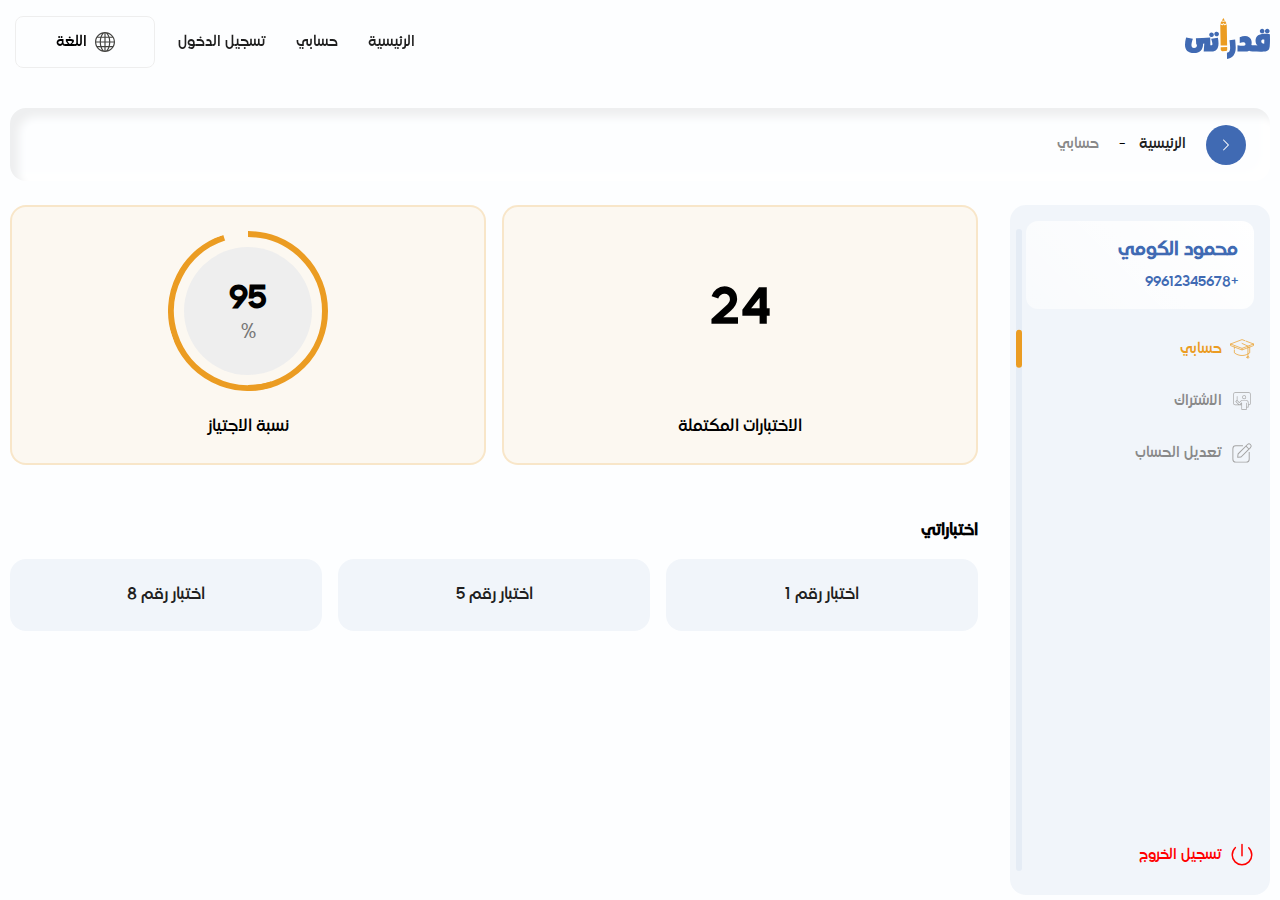
==== commit 0df5671f: "account" ====
--- a/account.html
+++ b/account.html
@@ -96,10 +96,11 @@
     </div>
     <!-- Content -->
     <div class="profileContent">
+      <!--  -->
       <div class="allPercent">
         <div class="percentDiv count">
           <h1 class="countLine odometer" data-count="24"> 00 </h1>
-          <h5> الاختبارات المكتملة  </h5>
+          <h5> الاختبارات المكتملة </h5>
         </div>
         <div class="percentDiv">
           <!-- circle percent -->
@@ -113,6 +114,22 @@
           <h5> نسبة الاجتياز </h5>
         </div>
       </div>
+      <section class="allExamsPage">
+        <h5 class="myExamTitle"> اختباراتي </h5>
+        <a href="exam.html" class="singleExam">
+          <h5> اختبار رقم 1 </h5>
+        </a>
+        <a href="exam.html" class="singleExam">
+          <h5> اختبار رقم 5 </h5>
+        </a>
+        <a href="exam.html" class="singleExam">
+          <h5> اختبار رقم 8 </h5>
+        </a>
+
+
+      </section>
+
+
     </div>
   </section>
 
--- a/css/style.css
+++ b/css/style.css
@@ -358,6 +358,7 @@
   border: 1px solid var(--mainColor);
   padding: 12px 32px;
   transition: var(--transition);
+  border-radius: 8px;
 }
 .btn:hover {
   background-color: transparent;
@@ -378,6 +379,7 @@
   border: 1px solid var(--secondColor);
   padding: 12px 32px;
   transition: var(--transition);
+  border-radius: 8px;
 }
 .btn2:hover {
   background-color: transparent;
@@ -1200,13 +1202,10 @@
   margin-bottom: 8px;
 }
 .profile .profileSide .userInfo {
-  background: linear-gradient(45deg, rgba(64, 106, 179, 0.862745098), #406ab3), url(../img/logo.svg);
-  background-repeat: no-repeat;
-  background-size: cover, 70px 70px;
-  background-position: center, 10px calc(100% + 10px);
+  background: linear-gradient(45deg, rgba(255, 255, 255, 0.5568627451), #ffffff);
   padding: 16px;
   border-radius: 12px;
-  color: var(--whiteColor);
+  color: var(--mainColor);
   display: flex;
   flex-direction: column;
   gap: 8px;
@@ -1214,6 +1213,7 @@
 }
 .profile .profileSide .userInfo .name {
   font-weight: bold;
+  font-size: 18px !important;
 }
 .profile .profileSide .links {
   height: 100%;
@@ -1270,8 +1270,8 @@
   }
   .profile .profileSide::after {
     bottom: 0;
-    left: 0;
-    width: 100%;
+    left: 10%;
+    width: 80%;
     height: 2px;
   }
   .profile .profileSide .userInfo {
@@ -1298,10 +1298,12 @@
 }
 .profile .profileContent {
   flex: 1;
-  min-height: 100px;
+  display: flex;
+  flex-direction: column;
+  gap: 24px;
   border-radius: 16px;
 }
-.profile .profileContent form {
+.profile .profileContent .eaditAccount {
   display: flex;
   flex-direction: column;
   gap: 16px;
@@ -1311,17 +1313,31 @@
   background-color: var(--whiteColor);
   border-radius: 16px;
 }
-.profile .profileContent form p {
+.profile .profileContent .eaditAccount p {
   margin-top: 10px;
 }
-.profile .profileContent form .col {
+.profile .profileContent .eaditAccount .col {
   display: flex;
   gap: 16px;
   flex-wrap: wrap;
 }
+.profile .profileContent .allExamsPage {
+  width: 100%;
+  padding-top: 30px;
+}
+.profile .profileContent .allExamsPage .myExamTitle {
+  width: 100%;
+  font-weight: bold;
+}
+.profile .profileContent .allExamsPage .singleExam {
+  background-color: var(--mainColor10);
+}
+.profile .profileContent .allExamsPage .singleExam:hover {
+  background-color: var(--mainColor);
+}
 
 :root {
-  --percentsize: 200px;
+  --percentsize: 160px;
 }
 
 @media (max-width: 576px) {
@@ -2454,6 +2470,105 @@
   align-items: center;
 }
 
+.package {
+  display: flex;
+  flex-direction: column;
+  gap: 32px;
+  padding: 30px 16px;
+  background-color: var(--whiteColor);
+  border-radius: 16px;
+  text-align: center;
+}
+.package h3 {
+  font-weight: bold;
+}
+.package form {
+  display: flex;
+  flex-wrap: wrap;
+  gap: 16px;
+}
+.package form .form-check {
+  padding: 5px;
+  flex: 1;
+  text-align: center;
+  min-width: 200px;
+}
+.package form .form-check .form-check-input {
+  display: none;
+}
+.package form .form-check .form-check-label {
+  transition: var(--transition);
+  background-color: var(--whiteColor);
+  padding: 20px;
+  border-radius: 16px;
+  border: 3px solid #f9f9f9;
+  width: 100%;
+  height: 100%;
+  display: flex;
+  gap: 16px;
+  align-items: center;
+  flex-direction: column;
+  cursor: pointer;
+  position: relative;
+}
+.package form .form-check .form-check-label .info {
+  display: flex;
+  flex-direction: column;
+  gap: 8px;
+}
+.package form .form-check .form-check-label .info h2 {
+  font-weight: bold;
+  margin-bottom: 10px;
+}
+.package form .form-check .form-check-label .info p {
+  color: #777;
+}
+.package form .form-check .form-check-label .info ul {
+  padding: 8px 0;
+  margin: 0;
+  display: flex;
+  flex-direction: column;
+  gap: 4px;
+  list-style: none;
+}
+.package form .form-check .form-check-label .price {
+  position: absolute;
+  left: 10px;
+  top: 10px;
+  background-color: #eee;
+  color: var(--textColor);
+  display: flex;
+  flex-direction: column;
+  border-radius: 100px;
+  padding: 12px 8px;
+  font-size: 10px;
+  transition: var(--transition);
+}
+.package form .form-check .form-check-label .price strong {
+  font-size: 20px;
+}
+.package form .form-check .form-check-label img {
+  aspect-ratio: 1/1;
+  -o-object-fit: contain;
+     object-fit: contain;
+  min-width: 60px;
+  max-width: 100px;
+  max-height: 100px;
+}
+.package form .form-check .form-check-input:checked ~ .form-check-label {
+  border: 3px solid var(--secondColor);
+  box-shadow: 0px 0px 20px #eee;
+}
+.package form .form-check .form-check-input:checked ~ .form-check-label .price {
+  background-color: var(--secondColor);
+  color: var(--whiteColor);
+}
+.package form .btnDiv {
+  width: 100%;
+  justify-content: center;
+  display: flex;
+}
+
 /* PC device :992px. */
 @media (min-width: 992px) {
   body {
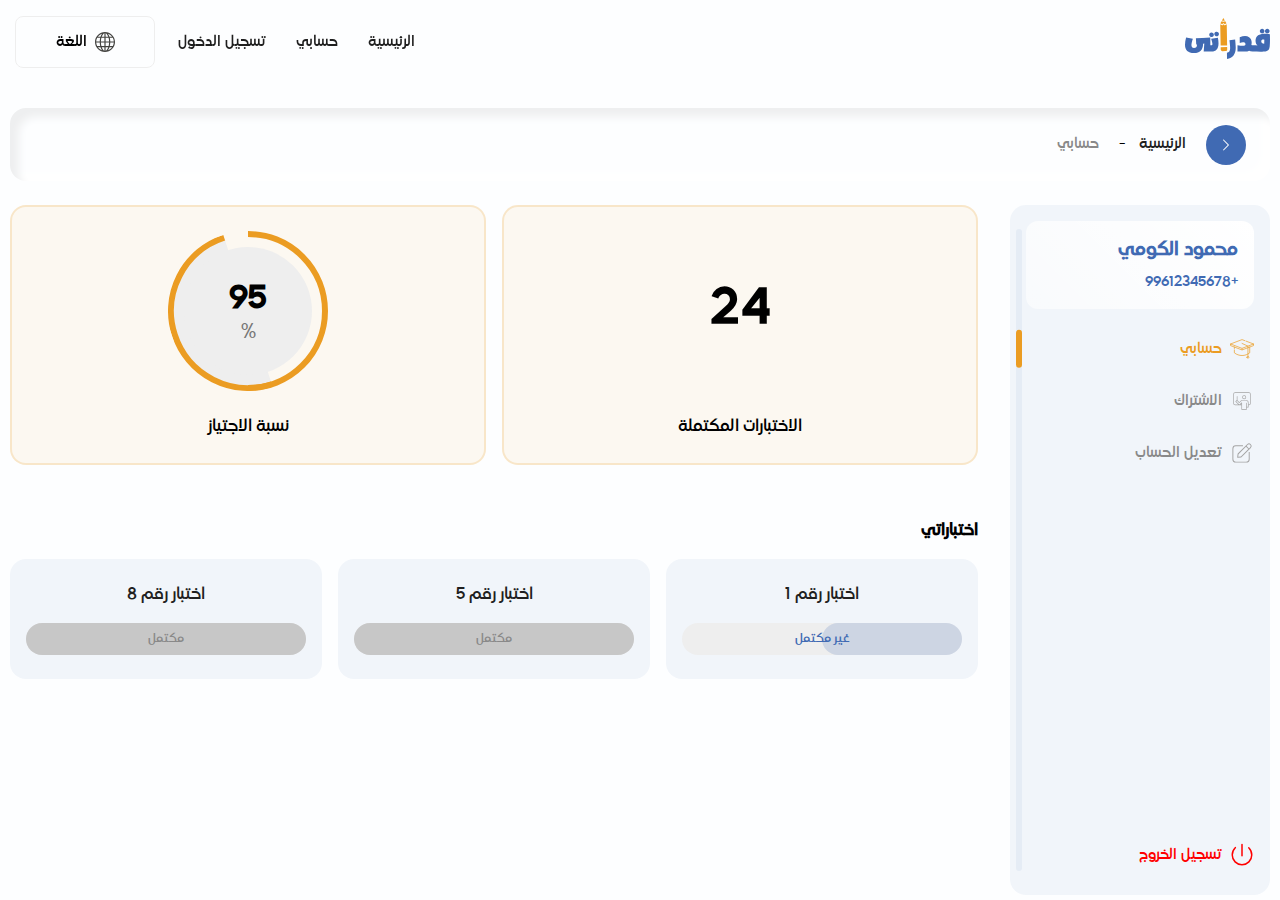
==== commit 6cfb7c0b: "account" ====
--- a/account.html
+++ b/account.html
@@ -118,12 +118,24 @@
         <h5 class="myExamTitle"> اختباراتي </h5>
         <a href="exam.html" class="singleExam">
           <h5> اختبار رقم 1 </h5>
+          <div class="bar">
+            <div class="inside" style="width: 50%;"></div>
+            غير مكتمل
+          </div>
         </a>
         <a href="exam.html" class="singleExam">
           <h5> اختبار رقم 5 </h5>
+          <div class="bar end">
+            <div class="inside" style="width: 100%;"></div>
+            مكتمل
+          </div>
         </a>
         <a href="exam.html" class="singleExam">
           <h5> اختبار رقم 8 </h5>
+          <div class="bar end">
+            <div class="inside" style="width: 100%;"></div>
+            مكتمل
+          </div>
         </a>
 
 
--- a/css/style.css
+++ b/css/style.css
@@ -1336,6 +1336,35 @@
   background-color: var(--mainColor);
 }
 
+.bar {
+  width: 100%;
+  display: flex;
+  justify-content: center;
+  align-items: center;
+  height: 32px;
+  border-radius: 20px;
+  background-color: #eee;
+  position: relative;
+  isolation: isolate;
+  font-size: 12px;
+  color: var(--mainColor);
+}
+.bar .inside {
+  background-color: var(--mainColor30);
+  border-radius: 20px;
+  position: absolute;
+  right: 0;
+  top: 0;
+  height: 100%;
+  z-index: -1;
+}
+.bar.end {
+  color: var(--textColor);
+}
+.bar.end .inside {
+  background-color: #c7c7c7;
+}
+
 :root {
   --percentsize: 160px;
 }
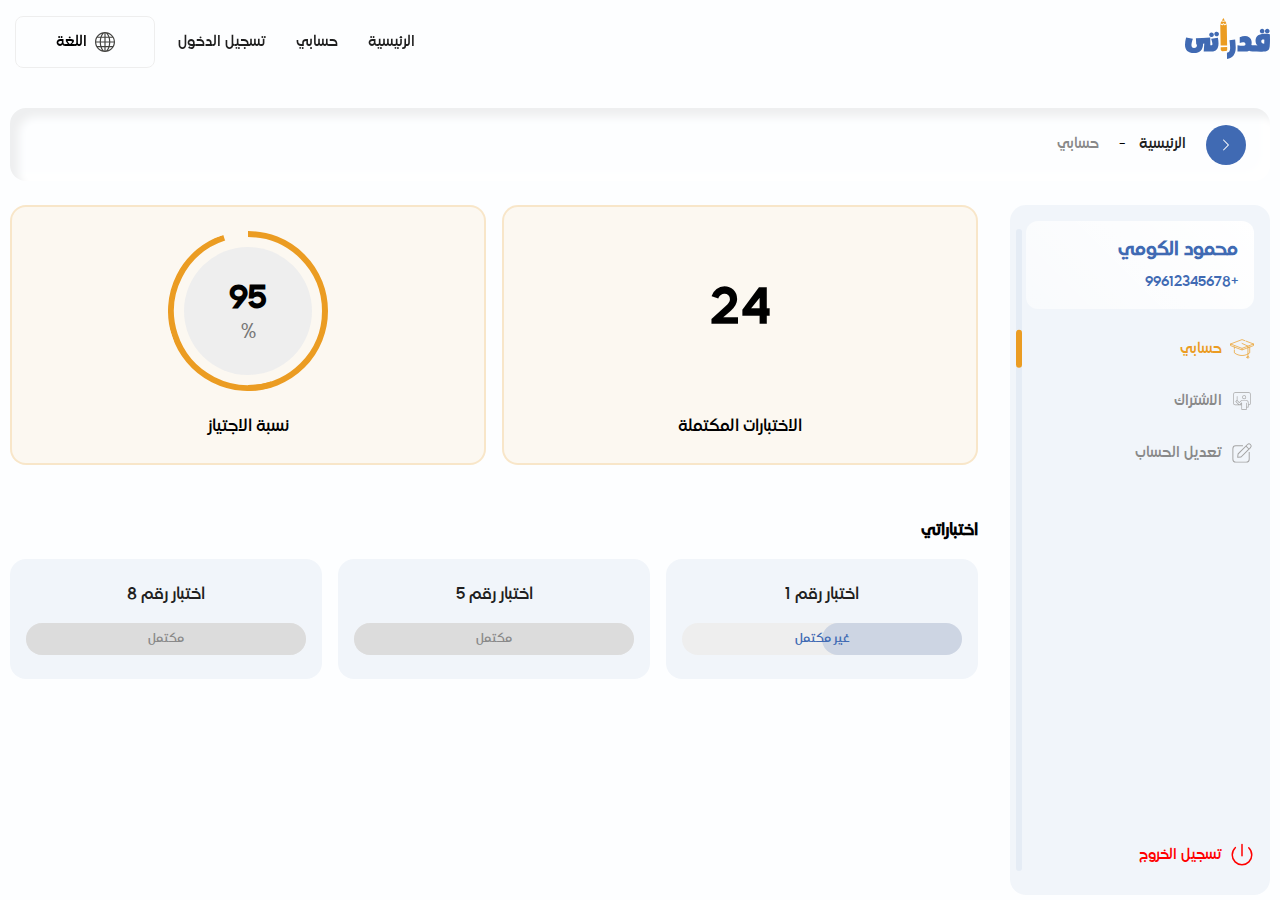
==== commit de5b9ba9: "account" ====
--- a/account.html
+++ b/account.html
@@ -118,21 +118,21 @@
         <h5 class="myExamTitle"> اختباراتي </h5>
         <a href="exam.html" class="singleExam">
           <h5> اختبار رقم 1 </h5>
-          <div class="bar">
+          <div class="progressBar">
             <div class="inside" style="width: 50%;"></div>
             غير مكتمل
           </div>
         </a>
         <a href="exam.html" class="singleExam">
           <h5> اختبار رقم 5 </h5>
-          <div class="bar end">
+          <div class="progressBar end">
             <div class="inside" style="width: 100%;"></div>
             مكتمل
           </div>
         </a>
         <a href="exam.html" class="singleExam">
           <h5> اختبار رقم 8 </h5>
-          <div class="bar end">
+          <div class="progressBar end">
             <div class="inside" style="width: 100%;"></div>
             مكتمل
           </div>
--- a/css/style.css
+++ b/css/style.css
@@ -1336,7 +1336,7 @@
   background-color: var(--mainColor);
 }
 
-.bar {
+.progressBar {
   width: 100%;
   display: flex;
   justify-content: center;
@@ -1349,7 +1349,7 @@
   font-size: 12px;
   color: var(--mainColor);
 }
-.bar .inside {
+.progressBar .inside {
   background-color: var(--mainColor30);
   border-radius: 20px;
   position: absolute;
@@ -1358,11 +1358,11 @@
   height: 100%;
   z-index: -1;
 }
-.bar.end {
+.progressBar.end {
   color: var(--textColor);
 }
-.bar.end .inside {
-  background-color: #c7c7c7;
+.progressBar.end .inside {
+  background-color: #dcdcdc;
 }
 
 :root {
